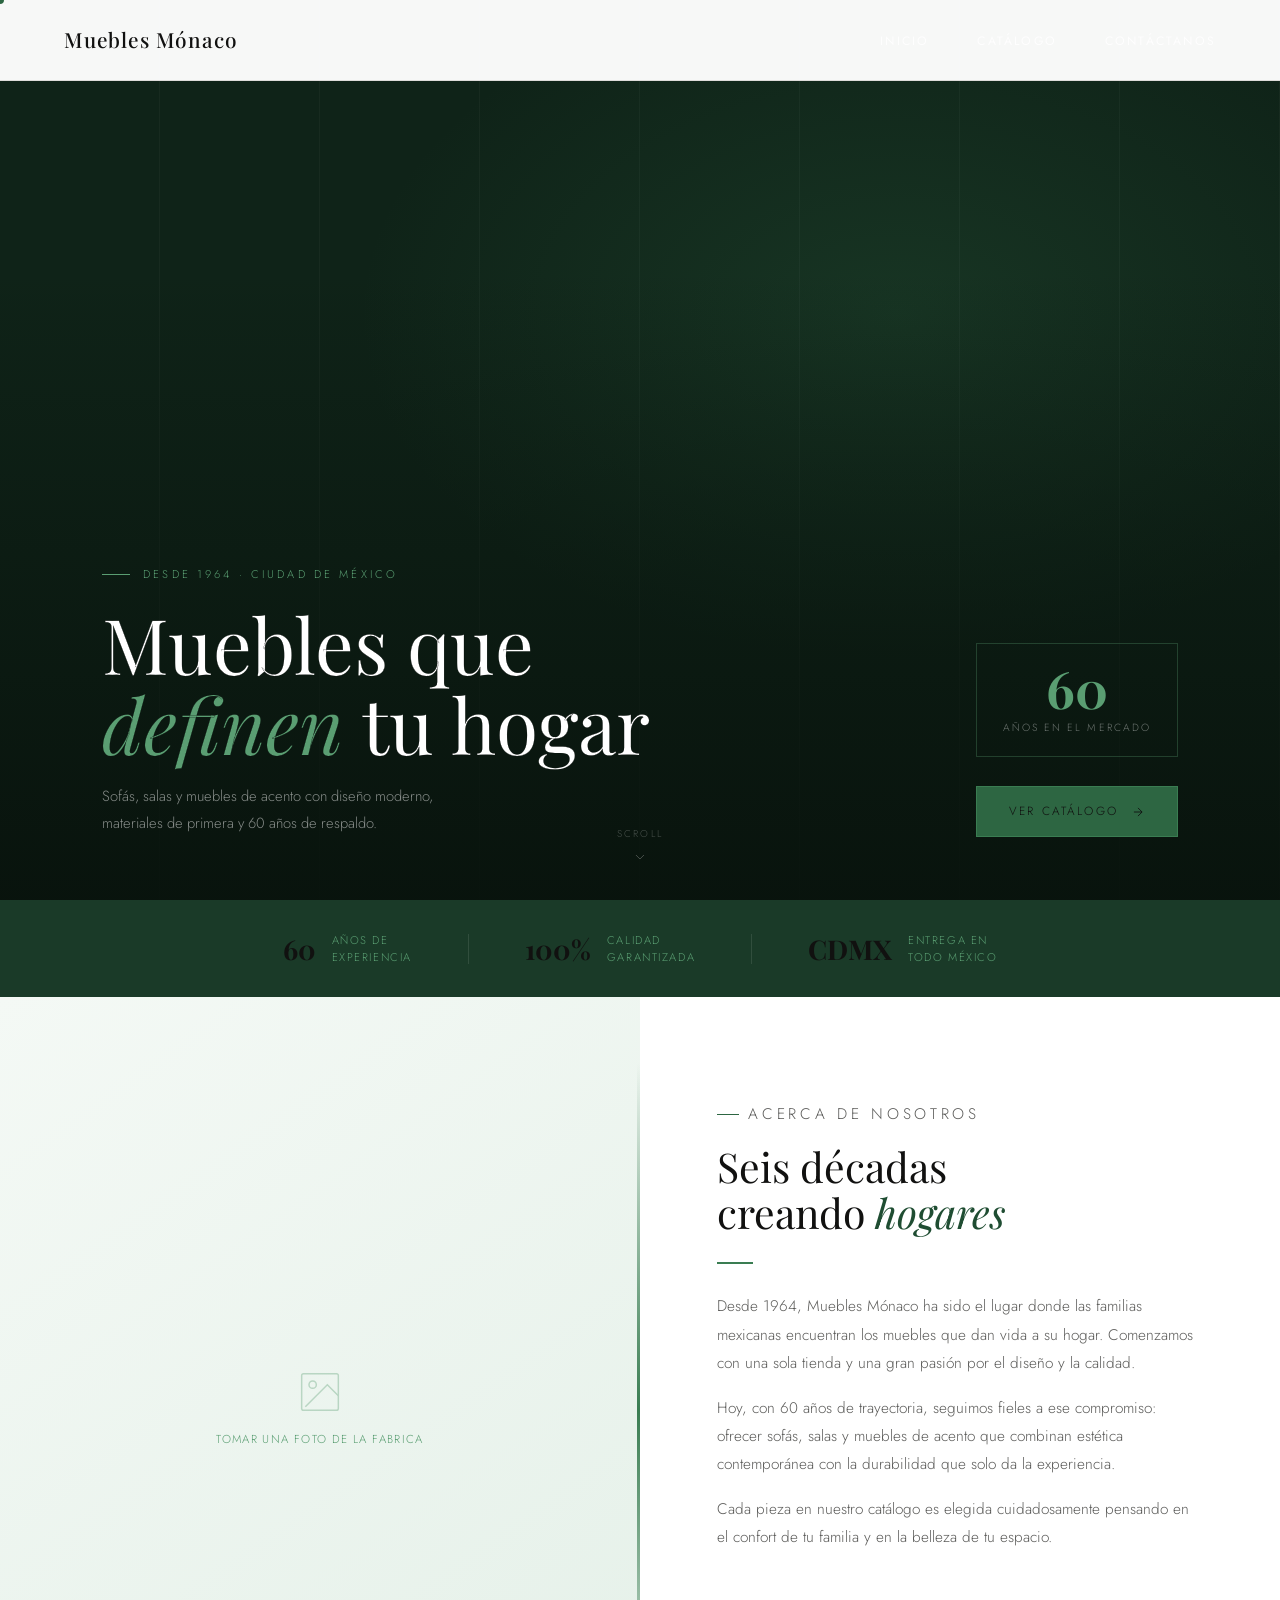
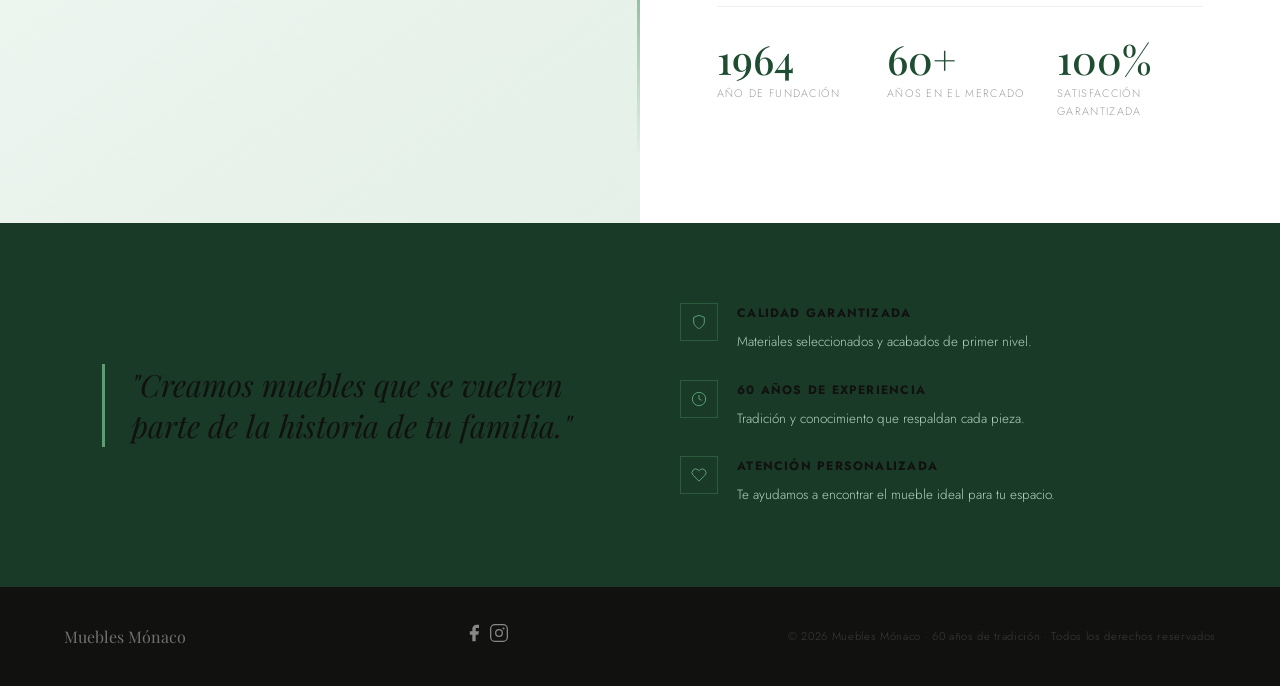
==== index.html @ 95d3cda3 "subir página web" ====
<!DOCTYPE html>
<html lang="es">
<head>
  <meta charset="UTF-8"/>
  <meta name="viewport" content="width=device-width, initial-scale=1.0"/>
  <title>Muebles Mónaco — 60 años de tradición</title>
  <link href="https://fonts.googleapis.com/css2?family=Playfair+Display:ital,wght@0,400;0,500;0,700;1,400;1,500&family=Jost:wght@200;300;400;500&display=swap" rel="stylesheet"/>
  <link rel="stylesheet" href="style.css">
</head>
<body>

<div class="cursor" id="cursor"></div>

<!-- NAV -->
<nav id="navbar"  class="scrolled">
  <a href="#index.html" class="nav-logo">
    <img src="1776305229606_image.png" alt="Muebles Mónaco"
         onerror="this.style.display='none';this.nextElementSibling.style.display='block'"/>
    <span class="nav-logo-text" style="display:none">Muebles Mónaco</span>
  </a>
  <ul class="nav-links">
    <li><a href="index.html">Inicio</a></li>
    <li><a href="catalogo.html">Catálogo</a></li>
    <li><a href="contacto.html">Contáctanos</a></li>
  </ul>
</nav>

<!-- HERO -->
<section id="inicio">
  <div class="hero-bg">
    <!--
      ✏️ PARA PONER TU FOTO:
      Agrega dentro de este div:
      <img src="sala-principal.jpg" style="width:100%;height:100%;object-fit:cover;position:absolute;inset:0;">
    -->
    <div class="hero-lines" aria-hidden="true">
      <span></span><span></span><span></span><span></span>
      <span></span><span></span><span></span><span></span>
    </div>
  </div>
  <div class="hero-overlay"></div>

  <div class="hero-content">
    <div>
      <p class="hero-eyebrow">Desde 1964 · Ciudad de México</p>
      <h1 class="hero-title">
        Muebles que<br>
        <em>definen</em> tu hogar
      </h1>
      <p class="hero-sub">
        Sofás, salas y muebles de acento con diseño moderno,<br>
        materiales de primera y 60 años de respaldo.
      </p>
    </div>
    <div class="hero-right">
      <div class="hero-badge">
        <div class="hero-badge-num">60</div>
        <div class="hero-badge-txt">Años en el mercado</div>
      </div>
      <a href="catalogo.html" class="btn-outline">
        Ver catálogo
        <svg viewBox="0 0 24 24" stroke-width="1.5"><line x1="5" y1="12" x2="19" y2="12"/><polyline points="12 5 19 12 12 19"/></svg>
      </a>
    </div>
  </div>

  <div class="scroll-hint">
    <span>Scroll</span>
    <svg viewBox="0 0 24 24" stroke-width="1.5"><polyline points="6 9 12 15 18 9"/></svg>
  </div>
</section>

<!-- STRIP -->
<div class="strip reveal">
  <div class="strip-item">
    <strong>60</strong>
    <span>Años de<br>experiencia</span>
  </div>
  <div class="strip-sep"></div>
  <div class="strip-item">
    <strong>100%</strong>
    <span>Calidad<br>garantizada</span>
  </div>
  <div class="strip-sep"></div>
  <div class="strip-item">
    <strong>CDMX</strong>
    <span>Entrega en<br>todo México</span>
  </div>
</div>

<!-- ACERCA -->
<section id="acerca">
  <div class="about-img-side">
    <!--
      ✏️ FOTO DE TIENDA / SHOWROOM:
      <img src="tienda.jpg" style="width:100%;height:100%;object-fit:cover;">
    -->
    <div class="about-ph">
      <svg viewBox="0 0 24 24" fill="none" stroke="currentColor" stroke-width="0.8">
        <rect x="2" y="2" width="20" height="20" rx="1"/>
        <circle cx="8" cy="8" r="2"/>
        <polyline points="22 14 16 8 4 20"/>
      </svg>
      <span>Tomar una foto de la fabrica</span>
    </div>
  </div>

  <div class="about-txt reveal">
    <p class="section-tag">Acerca de nosotros</p>
    <h2 class="section-h">Seis décadas<br>creando <em>hogares</em></h2>
    <div class="green-rule"></div>
    <p>
      Desde 1964, Muebles Mónaco ha sido el lugar donde las familias mexicanas
      encuentran los muebles que dan vida a su hogar. Comenzamos con una sola tienda
      y una gran pasión por el diseño y la calidad.
    </p>
    <p>
      Hoy, con 60 años de trayectoria, seguimos fieles a ese compromiso: ofrecer sofás,
      salas y muebles de acento que combinan estética contemporánea con la durabilidad
      que solo da la experiencia.
    </p>
    <p>
      Cada pieza en nuestro catálogo es elegida cuidadosamente pensando en el confort
      de tu familia y en la belleza de tu espacio.
    </p>
    <div class="stats-row">
      <div><div class="stat-n">1964</div><div class="stat-l">Año de fundación</div></div>
      <div><div class="stat-n">60+</div><div class="stat-l">Años en el mercado</div></div>
      <div><div class="stat-n">100%</div><div class="stat-l">Satisfacción garantizada</div></div>
    </div>
  </div>
</section>



<!-- BANNER VERDE -->
<div class="green-band reveal">
  <blockquote class="band-quote">
    "Creamos muebles que se vuelven parte de la historia de tu familia."
  </blockquote>
  <div class="band-vals">
    <div class="bval">
      <div class="bval-icon">
        <svg viewBox="0 0 24 24" stroke-width="1.5"><path d="M12 22s8-4 8-10V5l-8-3-8 3v7c0 6 8 10 8 10z"/></svg>
      </div>
      <div>
        <strong>Calidad garantizada</strong>
        <span>Materiales seleccionados y acabados de primer nivel.</span>
      </div>
    </div>
    <div class="bval">
      <div class="bval-icon">
        <svg viewBox="0 0 24 24" stroke-width="1.5"><circle cx="12" cy="12" r="10"/><polyline points="12 6 12 12 16 14"/></svg>
      </div>
      <div>
        <strong>60 años de experiencia</strong>
        <span>Tradición y conocimiento que respaldan cada pieza.</span>
      </div>
    </div>
    <div class="bval">
      <div class="bval-icon">
        <svg viewBox="0 0 24 24" stroke-width="1.5"><path d="M20.84 4.61a5.5 5.5 0 0 0-7.78 0L12 5.67l-1.06-1.06a5.5 5.5 0 0 0-7.78 7.78l1.06 1.06L12 21.23l7.78-7.78 1.06-1.06a5.5 5.5 0 0 0 0-7.78z"/></svg>
      </div>
      <div>
        <strong>Atención personalizada</strong>
        <span>Te ayudamos a encontrar el mueble ideal para tu espacio.</span>
      </div>
    </div>
  </div>
</div>


<script>
  // Navbar al hacer scroll
  const navbar = document.getElementById('navbar');
  window.addEventListener('scroll', () => {
    navbar.classList.toggle('scrolled', window.scrollY > 60);
  });

  // Cursor personalizado
  const cursor = document.getElementById('cursor');
  document.addEventListener('mousemove', e => {
    cursor.style.left = e.clientX + 'px';
    cursor.style.top  = e.clientY + 'px';
  });
  document.querySelectorAll('a, button').forEach(el => {
    el.addEventListener('mouseenter', () => cursor.classList.add('grow'));
    el.addEventListener('mouseleave', () => cursor.classList.remove('grow'));
  });

  // Animaciones al hacer scroll
  const obs = new IntersectionObserver(entries => {
    entries.forEach(e => {
      if (e.isIntersecting) { e.target.classList.add('visible'); obs.unobserve(e.target); }
    });
  }, { threshold: 0.1 });
  document.querySelectorAll('.reveal').forEach(el => obs.observe(el));
</script>
<footer>
  <div class="foot-logo">
    <img src="1776305229606_image.png" alt="Muebles Mónaco"
         onerror="this.style.display='none';this.nextElementSibling.style.display='block'"/>
    <span class="foot-logo-txt" style="display:none">Muebles Mónaco</span>
  </div>
  <div class="foot-social">
    <a href="https://facebook.com/mueblesmonaco" target="_blank">
      <svg viewBox="0 0 24 24" width="20" fill="white" opacity="0.5">
        <path d="M18 2h-3a5 5 0 00-5 5v3H7v4h3v8h4v-8h3l1-4h-4V7a1 1 0 011-1h3z"/>
      </svg>
    </a>
    <a href="https://instagram.com/mueblesmonaco" target="_blank">
      <svg viewBox="0 0 24 24" width="20" fill="none" stroke="white" stroke-width="1.5" opacity="0.5">
        <rect x="2" y="2" width="20" height="20" rx="5"/>
        <circle cx="12" cy="12" r="4"/>
        <circle cx="17.5" cy="6.5" r="0.5" fill="white"/>
      </svg>
    </a>
  </div>
  <p class="foot-copy">© 2026 Muebles Mónaco · 60 años de tradición · Todos los derechos reservados</p>
</footer>
</body>
</html>
---- style.css ----
:root {
      --g900: #0f2318;
      --g800: #1a3a28;
      --g700: #1f4d32;
      --g600: #2d6642;
      --g500: #3a7d52;
      --g400: #5a9e72;
      --g200: #b4d4be;
      --g100: #e4f0e8;
      --g050: #f4f9f5;
      --gray50: #f7f7f6;
      --gray100: #efefed;
      --gray200: #dedcda;
      --gray400: #a0a09e;
      --gray600: #5c5c5a;
      --gray800: #2a2a28;
      --black: #111110;
      --font-display: 'Playfair Display', serif;
      --font-body: 'Jost', sans-serif;
      --ease: cubic-bezier(0.4, 0, 0.2, 1);
      --ease-out: cubic-bezier(0, 0, 0.2, 1);
    }
    *, *::before, *::after { margin: 0; padding: 0; box-sizing: border-box; }
    html { scroll-behavior: smooth; }
    body {
      background: var(--white);
      color: var(--black);
      font-family: var(--font-body);
      font-weight: 300;
      line-height: 1.7;
      overflow-x: hidden;
    }
    img { display: block; max-width: 100%; }
    a { text-decoration: none; color: inherit; }

    /* CURSOR */
    .cursor {
      width: 8px; height: 8px;
      background: var(--g600);
      border-radius: 50%;
      position: fixed;
      pointer-events: none;
      z-index: 9999;
      transform: translate(-50%, -50%);
      transition: width 0.25s var(--ease), height 0.25s var(--ease), background 0.25s;
    }
    .cursor.grow { width: 40px; height: 40px; background: rgba(42,102,66,0.15); }

    /* NAV */
    nav {
      position: fixed; top: 0; left: 0; right: 0;
      z-index: 500;
      display: flex; align-items: center; justify-content: space-between;
      padding: 1.4rem 5vw;
      background: rgba(255,255,255,0.97);
      box-shadow: 0 1px 0 var(--gray200);
      transition: background 0.4s, box-shadow 0.4s, padding 0.4s;
    }
    nav.scrolled {
      background: rgba(255,255,255,0.97);
      backdrop-filter: blur(16px);
      box-shadow: 0 1px 0 var(--gray200);
      padding: 0.85rem 5vw;
    }
    .nav-logo img { height: 42px; width: auto; filter: brightness(0) invert(1);}
    .nav-logo-text {
      font-family: var(--font-display);
      font-size: 1.3rem;
      font-weight: 500;
      color: var(--white);
      letter-spacing: 0.04em;
    }
    nav.scrolled .nav-logo-text { color: var(--g800); }
    .nav-links { display: flex; gap: 3rem; list-style: none; }
    .nav-links a {
      font-size: 0.76rem;
      font-weight: 400;
      letter-spacing: 0.18em;
      text-transform: uppercase;
      color: rgba(255,255,255,0.85);
      transition: color 0.25s;
      position: relative;
    }
    nav.scrolled .nav-links a { color: var(--gray600); }
    .nav-links a::after {
      content: '';
      position: absolute; bottom: -4px; left: 0;
      width: 0; height: 1px;
      background: var(--g500);
      transition: width 0.3s var(--ease);
    }
    .nav-links a:hover { color: var(--g400); }
    nav.scrolled .nav-links a:hover { color: var(--g600); }
    .nav-links a:hover::after { width: 100%; }

    /* HERO */
    #inicio {
      height: 100vh; min-height: 620px;
      position: relative;
      display: flex; align-items: flex-end;
      overflow: hidden;
    }
    .hero-bg {
      position: absolute; inset: 0;
      background: var(--g900);
      /* ✏️ REEMPLAZAR: background: url('tu-sala.jpg') center/cover no-repeat; */
    }
    .hero-bg::before {
      content: '';
      position: absolute; inset: 0;
      background:
        radial-gradient(ellipse 60% 55% at 70% 35%, rgba(58,125,82,0.2) 0%, transparent 70%),
        radial-gradient(ellipse 50% 60% at 15% 85%, rgba(15,35,24,0.7) 0%, transparent 60%);
    }
    /* Líneas decorativas verticales (reemplazadas por foto) */
    .hero-lines {
      position: absolute; inset: 0;
      display: flex; align-items: stretch;
      pointer-events: none;
    }
    .hero-lines span {
      flex: 1;
      border-right: 1px solid rgba(255,255,255,0.03);
    }
    /* Frase central mientras no hay foto */
    .hero-no-img {
      position: absolute; inset: 0;
      display: flex; align-items: center; justify-content: center;
      pointer-events: none;
    }
    .hero-no-img svg { width: 90px; opacity: 0.05; }

    .hero-overlay {
      position: absolute; bottom: 0; left: 0; right: 0;
      height: 70%;
      background: linear-gradient(to top, rgba(8,18,12,0.92) 0%, transparent 100%);
    }
    .hero-content {
      position: relative; z-index: 2;
      padding: 0 8vw 7vh;
      width: 100%;
      display: grid;
      grid-template-columns: 1fr auto;
      align-items: flex-end;
      gap: 2rem;
    }
    .hero-eyebrow {
      font-size: 0.7rem;
      letter-spacing: 0.28em;
      text-transform: uppercase;
      color: var(--g400);
      margin-bottom: 1.2rem;
      display: flex; align-items: center; gap: 0.8rem;
    }
    .hero-eyebrow::before { content: ''; width: 28px; height: 1px; background: var(--g400); }
    .hero-title {
      font-family: var(--font-display);
      font-size: clamp(2.8rem, 6vw, 6.2rem);
      font-weight: 400;
      line-height: 1.04;
      color: #ffffff;
      -webkit-text-stroke: 0.2px black;
    }
    .hero-title em { font-style: italic; color: var(--g400); }
    .hero-sub {
      font-size: 0.92rem;
      color: rgba(255,255,255,0.5);
      margin-top: 1.2rem;
      max-width: 420px;
      line-height: 1.85;
    }
    .hero-right {
      display: flex; flex-direction: column;
      align-items: flex-end; gap: 1.8rem;
    }
    .hero-badge {
      text-align: center;
      border: 1px solid rgba(90,158,114,0.3);
      padding: 1.2rem 1.6rem;
    }
    .hero-badge-num {
      font-family: var(--font-display);
      font-size: 3.2rem;
      font-weight: 700;
      color: var(--g400);
      line-height: 1;
    }
    .hero-badge-txt {
      font-size: 0.65rem;
      letter-spacing: 0.2em;
      text-transform: uppercase;
      color: rgba(255,255,255,0.4);
      margin-top: 0.3rem;
    }
    .btn-outline {
      display: inline-flex; align-items: center; gap: 0.8rem;
      padding: 0.9rem 2rem;
      border: 1px solid var(--g500);
      background: var(--g600);
      color: var(--white);
      font-family: var(--font-body);
      font-size: 0.74rem;
      letter-spacing: 0.18em;
      text-transform: uppercase;
      transition: background 0.3s, border-color 0.3s;
      white-space: nowrap;
    }
    .btn-outline:hover { background: var(--g600); border-color: var(--g600); }
    .btn-outline svg { width: 14px; stroke: currentColor; fill: none; transition: transform 0.3s; }
    .btn-outline:hover svg { transform: translateX(4px); }
    .scroll-hint {
      position: absolute; bottom: 2.2rem; left: 50%;
      transform: translateX(-50%);
      z-index: 2;
      display: flex; flex-direction: column; align-items: center; gap: 0.4rem;
      animation: pulse-down 2s infinite;
    }
    .scroll-hint span { font-size: 0.62rem; letter-spacing: 0.22em; text-transform: uppercase; color: rgba(255,255,255,0.25); }
    .scroll-hint svg { width: 16px; stroke: rgba(255,255,255,0.25); fill: none; }
    @keyframes pulse-down {
      0%, 100% { transform: translateX(-50%) translateY(0); opacity: 0.7; }
      50% { transform: translateX(-50%) translateY(7px); opacity: 1; }
    }

    /* STRIP */
    .strip {
      background: var(--g800);
      padding: 1.6rem 5vw;
      display: flex; align-items: center; justify-content: center;
      gap: 3.5rem; flex-wrap: wrap;
    }
    .strip-item { display: flex; align-items: center; gap: 1rem; }
    .strip-item strong {
      font-family: var(--font-display);
      font-size: 1.7rem;
      color: var(--white);
    }
    .strip-item span {
      font-size: 0.7rem;
      letter-spacing: 0.14em;
      text-transform: uppercase;
      color: var(--g400);
      line-height: 1.5;
    }
    .strip-sep { width: 1px; height: 30px; background: rgba(255,255,255,0.1); }

    /* ACERCA */
    #acerca {
      display: grid;
      grid-template-columns: 1fr 1fr;
      min-height: 90vh;
    }
    .about-img-side {
      position: relative; overflow: hidden;
      background: var(--g100);
    }
    .about-img-side::after {
      content: '';
      position: absolute; top: 8%; right: 0;
      width: 3px; height: 84%;
      background: linear-gradient(to bottom, transparent, var(--g500), transparent);
    }
    .about-ph {
      width: 100%; height: 100%; min-height: 500px;
      display: flex; flex-direction: column;
      align-items: center; justify-content: center; gap: 1rem;
      background: linear-gradient(145deg, var(--g050), var(--g100));
      color: var(--g400); font-size: 0.72rem;
      letter-spacing: 0.12em; text-transform: uppercase;
    }
    .about-ph svg { width: 44px; opacity: 0.35; }
    .about-txt {
      padding: 8vw 6vw;
      display: flex; flex-direction: column; justify-content: center;
    }
    .section-tag {
      display: inline-flex; align-items: center; gap: 0.6rem;
      font-size: 0.68rem;
      letter-spacing: 0.24em;
      text-transform: uppercase;
      color: var(--g600);
      margin-bottom: 1.4rem;
    }
    .section-tag::before { content: ''; width: 22px; height: 1px; background: var(--g600); }
    .section-h {
      font-family: var(--font-display);
      font-size: clamp(2rem, 3.2vw, 3.4rem);
      font-weight: 400;
      line-height: 1.12;
      margin-bottom: 1.6rem;
    }
    .section-h em { font-style: italic; color: var(--g700); }
    .green-rule { width: 36px; height: 2px; background: var(--g500); margin-bottom: 1.8rem; }
    .about-txt p { color: var(--gray600); font-size: 0.96rem; line-height: 1.85; margin-bottom: 1rem; }
    .stats-row {
      display: grid; grid-template-columns: repeat(3,1fr);
      gap: 1.5rem;
      margin-top: 2.4rem;
      padding-top: 2rem;
      border-top: 1px solid var(--gray100);
    }
    .stat-n { font-family: var(--font-display); font-size: 2.5rem; font-weight: 500; color: var(--g700); line-height: 1; }
    .stat-l { font-size: 0.68rem; letter-spacing: 0.12em; text-transform: uppercase; color: var(--gray400); margin-top: 0.3rem; }

    /* CATÁLOGO */
    #catalogo { background: var(--gray50); padding: 7rem 5vw; }
    .cat-head {
      display: flex; align-items: flex-end; justify-content: space-between;
      margin-bottom: 4rem; gap: 2rem; flex-wrap: wrap;
    }
    .cat-head p { color: var(--gray600); font-size: 0.94rem; margin-top: 0.8rem; max-width: 400px; line-height: 1.8; }
    .cat-grid {
      display: grid;
      grid-template-columns: 1.35fr 1fr 1fr;
      grid-template-rows: auto auto;
      gap: 3px;
    }
    .pcard {
      position: relative; overflow: hidden;
      background: var(--gray200);
    }
    .pcard:first-child { grid-row: span 2; }
    .pcard-ph {
      width: 100%; min-height: 250px;
      display: flex; flex-direction: column;
      align-items: center; justify-content: center; gap: 0.8rem;
      background: linear-gradient(135deg, var(--gray100), var(--gray200));
      color: var(--gray400); font-size: 0.7rem;
      letter-spacing: 0.1em; text-transform: uppercase;
      transition: transform 0.7s var(--ease);
    }
    .pcard:first-child .pcard-ph { min-height: 524px; }
    .pcard:hover .pcard-ph { transform: scale(1.04); }
    .pcard-ph svg { width: 34px; opacity: 0.3; }
    .pcard-info {
      position: absolute; bottom: 0; left: 0; right: 0;
      padding: 2.4rem 1.6rem 1.6rem;
      background: linear-gradient(to top, rgba(8,18,12,0.85) 0%, transparent 100%);
      transform: translateY(6px);
      transition: transform 0.35s var(--ease);
    }
    .pcard:hover .pcard-info { transform: none; }
    .pcard-name { font-family: var(--font-display); font-size: 1.2rem; color: var(--white); font-weight: 400; }
    .pcard-sub { font-size: 0.73rem; color: rgba(255,255,255,0.55); margin-top: 0.15rem; }
    .pcard-badge {
      display: inline-block; margin-top: 0.6rem;
      padding: 0.2rem 0.7rem;
      background: var(--g600); color: var(--white);
      font-size: 0.62rem; letter-spacing: 0.14em; text-transform: uppercase;
    }

    /* BANNER */
    .green-band {
      background: var(--g800);
      padding: 5rem 8vw;
      display: grid; grid-template-columns: 1fr 1fr;
      gap: 5rem; align-items: center;
    }
    .band-quote {
      font-family: var(--font-display);
      font-size: clamp(1.5rem, 2.4vw, 2.5rem);
      font-weight: 400;
      font-style: italic;
      color: var(--white);
      line-height: 1.35;
      padding-left: 1.6rem;
      border-left: 3px solid var(--g400);
    }
    .band-vals { display: flex; flex-direction: column; gap: 1.6rem; }
    .bval { display: flex; gap: 1.2rem; align-items: flex-start; }
    .bval-icon {
      width: 38px; height: 38px; flex-shrink: 0;
      border: 1px solid rgba(90,158,114,0.3);
      display: flex; align-items: center; justify-content: center;
    }
    .bval-icon svg { width: 16px; stroke: var(--g400); fill: none; }
    .bval strong { display: block; font-size: 0.76rem; letter-spacing: 0.1em; text-transform: uppercase; color: var(--white); margin-bottom: 0.2rem; }
    .bval span { font-size: 0.84rem; color: var(--g200); }

    /* CONTACTO */
    #contacto { display: grid; grid-template-columns: 1fr 1fr; min-height: 70vh; }
    .contact-l {
      padding: 7rem 6vw;
      background: var(--white);
      display: flex; flex-direction: column; justify-content: center;
    }
    .contact-l > p { color: var(--gray600); font-size: 0.95rem; margin: 1rem 0 3rem; max-width: 360px; line-height: 1.85; }
    .clist { display: flex; flex-direction: column; gap: 2rem; }
    .crow { display: flex; gap: 1.2rem; align-items: flex-start; }
    .cicon {
      width: 44px; height: 44px; flex-shrink: 0;
      background: var(--g050); border: 1px solid var(--g100);
      display: flex; align-items: center; justify-content: center;
      transition: background 0.25s;
    }
    .crow:hover .cicon { background: var(--g100); }
    .cicon svg { width: 18px; stroke: var(--g600); fill: none; }
    .cdet strong { display: block; font-size: 0.66rem; letter-spacing: 0.18em; text-transform: uppercase; color: var(--g600); margin-bottom: 0.25rem; }
    .cdet span { font-size: 0.94rem; color: var(--gray800); }
    .contact-r {
      background: var(--g900);
      position: relative; overflow: hidden;
      display: flex; align-items: center; justify-content: center;
    }
    .map-ph2 {
      display: flex; flex-direction: column;
      align-items: center; justify-content: center; gap: 1rem;
      color: rgba(255,255,255,0.15);
      font-size: 0.7rem; letter-spacing: 0.14em; text-transform: uppercase;
      text-align: center; padding: 3rem;
    }
    .map-ph2 svg { width: 44px; opacity: 0.15; }
    .map-ph2 small { font-size: 0.64rem; color: rgba(255,255,255,0.08); margin-top: 0.4rem; display: block; }
    .contact-r::before {
      content: ''; position: absolute; top: 12%; right: 12%;
      width: 160px; height: 160px; border-radius: 50%;
      border: 1px solid rgba(90,158,114,0.1);
    }
    .contact-r::after {
      content: ''; position: absolute; bottom: 18%; left: 18%;
      width: 90px; height: 90px; border-radius: 50%;
      border: 1px solid rgba(90,158,114,0.07);
    }

    /* FOOTER */
    footer {
      background: var(--black);
      padding: 2.2rem 5vw;
      display: flex; align-items: center; justify-content: space-between;
      flex-wrap: wrap; gap: 1rem;
    }
    .foot-logo img { height: 30px; filter: brightness(0) invert(1) opacity(0.6); }
    .foot-logo-txt { font-family: var(--font-display); font-size: 1rem; color: rgba(255,255,255,0.4); }
    .foot-copy { font-size: 0.7rem; letter-spacing: 0.06em; color: rgba(255,255,255,0.18); }

    /* REVEAL */
    .reveal { opacity: 0; transform: translateY(26px); transition: opacity 0.8s var(--ease-out), transform 0.8s var(--ease-out); }
    .reveal.d1 { transition-delay: 0.1s; }
    .reveal.d2 { transition-delay: 0.2s; }
    .reveal.d3 { transition-delay: 0.3s; }
    .reveal.visible { opacity: 1; transform: none; }

    /* RESPONSIVE */
    @media (max-width: 960px) {
      #acerca, #contacto { grid-template-columns: 1fr; }
      .about-ph { min-height: 320px; }
      .cat-grid { grid-template-columns: 1fr 1fr; }
      .pcard:first-child { grid-row: span 1; }
      .pcard:first-child .pcard-ph { min-height: 250px; }
      .hero-content { grid-template-columns: 1fr; }
      .hero-right { align-items: flex-start; flex-direction: row; }
      .green-band { grid-template-columns: 1fr; gap: 2.5rem; }
    }
    @media (max-width: 600px) {
      .nav-links { gap: 1.6rem; }
      .nav-links a { font-size: 0.7rem; }
      .cat-grid { grid-template-columns: 1fr; }
      .stats-row { grid-template-columns: 1fr 1fr; }
      .strip { gap: 2rem; justify-content: flex-start; padding: 1.4rem 6vw; }
    }
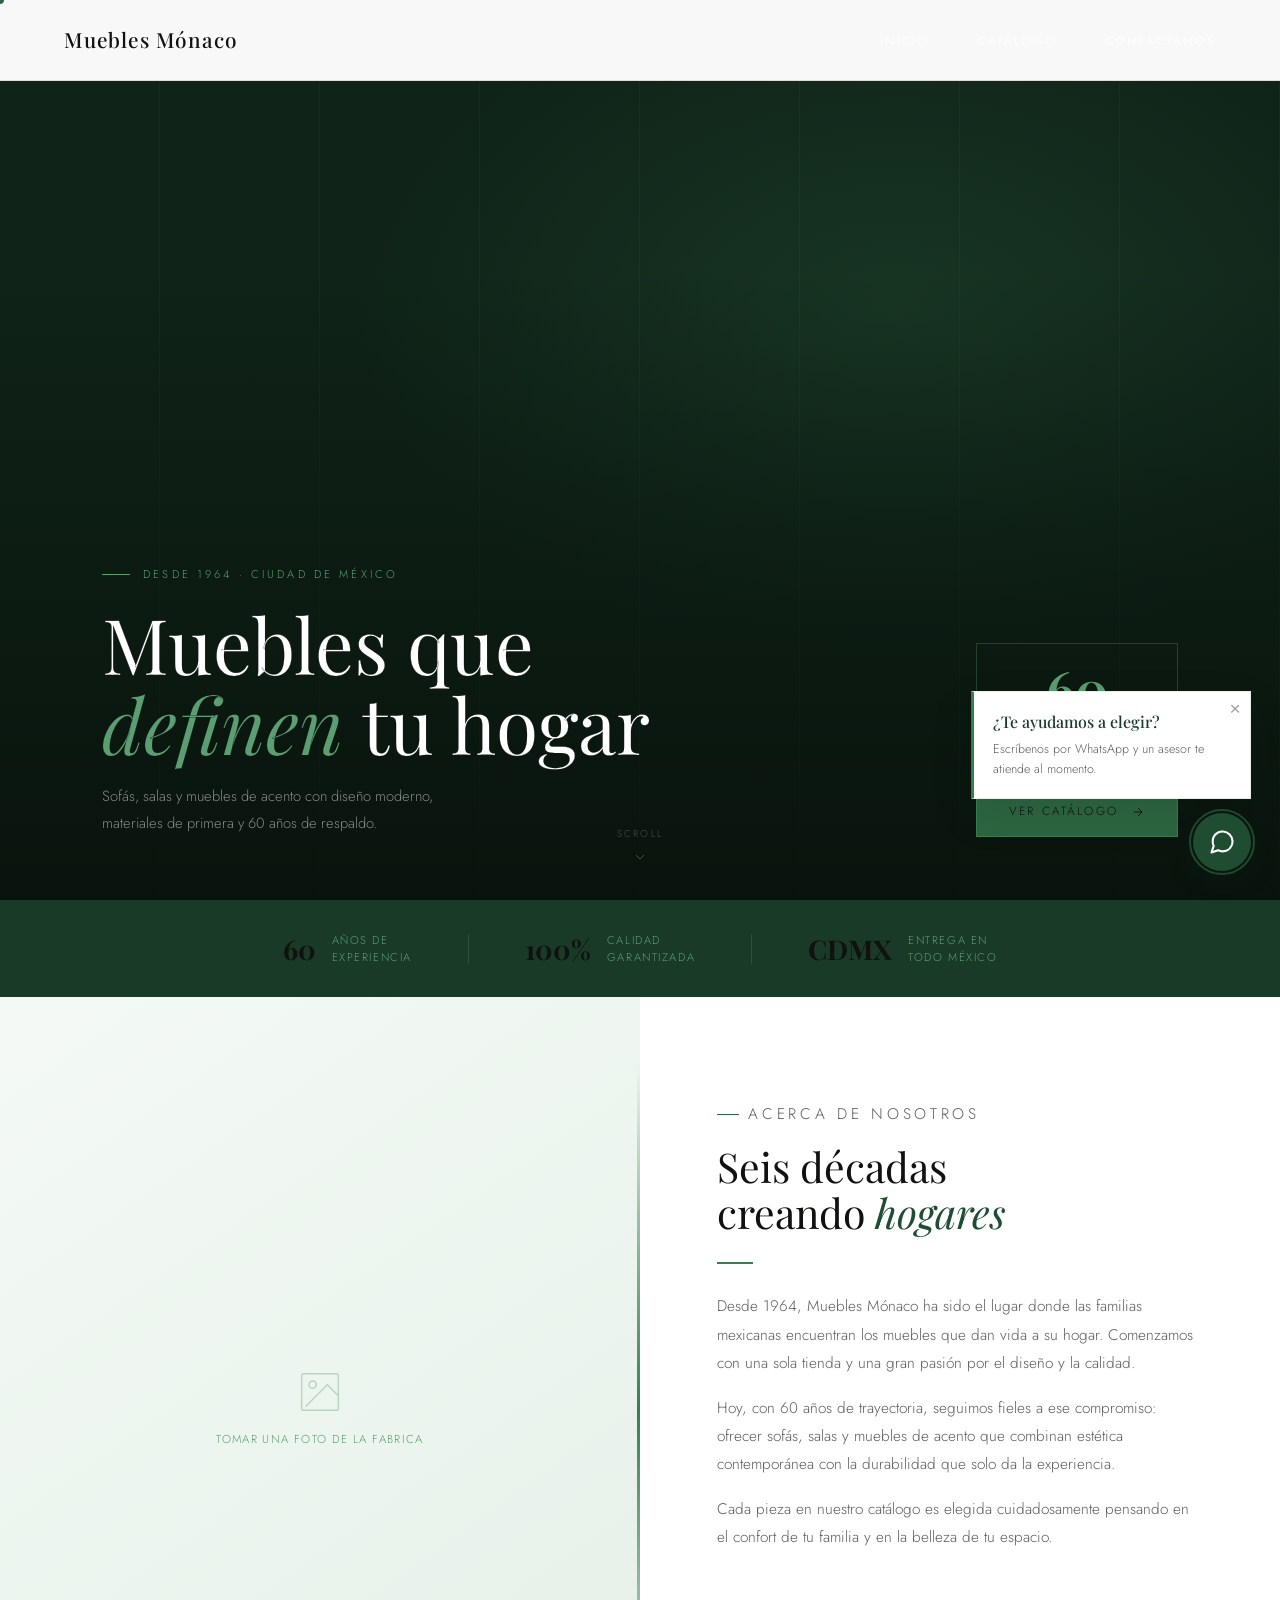
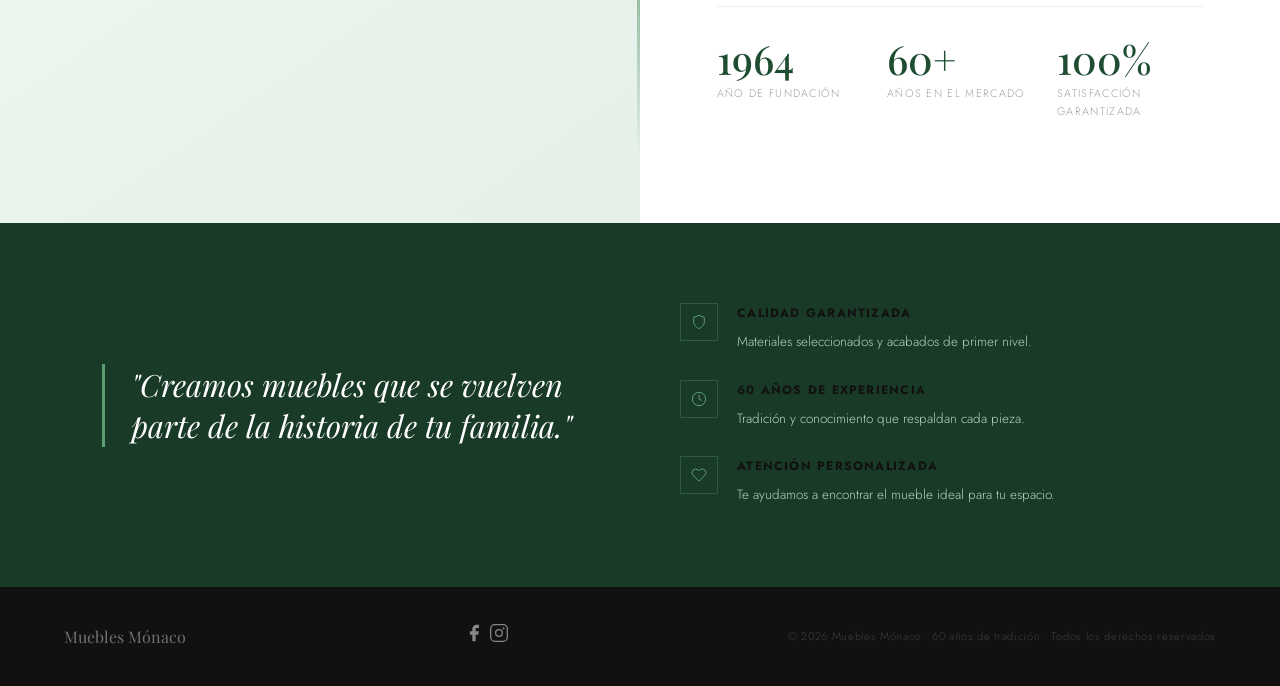
==== commit 6e5a02fb: "se arreglo el link de facebook en el index" ====
--- a/index.html
+++ b/index.html
@@ -6,6 +6,59 @@
   <title>Muebles Mónaco — 60 años de tradición</title>
   <link href="https://fonts.googleapis.com/css2?family=Playfair+Display:ital,wght@0,400;0,500;0,700;1,400;1,500&family=Jost:wght@200;300;400;500&display=swap" rel="stylesheet"/>
   <link rel="stylesheet" href="style.css">
+  <style>
+  .wa-float {
+    position: fixed; bottom: 1.8rem; right: 1.8rem;
+    z-index: 400;
+    display: flex; flex-direction: column; align-items: flex-end; gap: 0.9rem;
+  }
+  .wa-bubble {
+    background: #ffffff;
+    border: 1px solid #e4f0e8;
+    border-left: 3px solid #3a7d52;
+    padding: 1rem 1.1rem 1.1rem 1.2rem;
+    max-width: 280px;
+    box-shadow: 0 16px 40px rgba(15, 35, 24, 0.14);
+    position: relative;
+    animation: waSlideIn 0.4s cubic-bezier(0,0,0.2,1);
+  }
+  .wa-bubble-label {
+    font-family: 'Playfair Display', serif;
+    font-size: 1rem; font-weight: 500;
+    color: #1a3a28;
+    margin-bottom: 0.3rem;
+  }
+  .wa-bubble-txt { font-size: 0.78rem; color: #5c5c5a; line-height: 1.6; }
+  .wa-bubble-close {
+    position: absolute; top: 0.4rem; right: 0.6rem;
+    background: none; border: none; cursor: pointer;
+    font-size: 1.2rem; color: #a0a09e; line-height: 1;
+  }
+  .wa-btn {
+    width: 58px; height: 58px;
+    background: #1f4d32; color: #fff;
+    border: none; border-radius: 50%;
+    cursor: pointer;
+    display: grid; place-items: center;
+    box-shadow: 0 8px 24px rgba(15, 35, 24, 0.35);
+    position: relative;
+    transition: transform 0.2s, background 0.2s;
+  }
+  .wa-btn:hover { transform: scale(1.06); background: #1a3a28; }
+  .wa-btn::before {
+    content: ''; position: absolute; inset: -4px;
+    border: 2px solid #3a7d52; border-radius: 50%;
+    opacity: 0.5; animation: waPulse 2.2s ease-out infinite;
+  }
+  @keyframes waPulse {
+    0% { transform: scale(1); opacity: 0.6; }
+    100% { transform: scale(1.5); opacity: 0; }
+  }
+  @keyframes waSlideIn {
+    from { opacity: 0; transform: translateY(10px); }
+    to { opacity: 1; transform: translateY(0); }
+  }
+</style>
 </head>
 <body>
 
@@ -203,12 +256,12 @@
     <span class="foot-logo-txt" style="display:none">Muebles Mónaco</span>
   </div>
   <div class="foot-social">
-    <a href="https://facebook.com/mueblesmonaco" target="_blank">
+    <a href="https://www.facebook.com/people/The-Aztec-Furniture/100095145165858/" target="_blank">
       <svg viewBox="0 0 24 24" width="20" fill="white" opacity="0.5">
         <path d="M18 2h-3a5 5 0 00-5 5v3H7v4h3v8h4v-8h3l1-4h-4V7a1 1 0 011-1h3z"/>
       </svg>
     </a>
-    <a href="https://instagram.com/mueblesmonaco" target="_blank">
+    <a href="https://www.instagram.com/aztec.furtniture?igsh=MTFlYXo5NHBuaTRqOQ%3D%3D&utm_source=qr" target="_blank">
       <svg viewBox="0 0 24 24" width="20" fill="none" stroke="white" stroke-width="1.5" opacity="0.5">
         <rect x="2" y="2" width="20" height="20" rx="5"/>
         <circle cx="12" cy="12" r="4"/>
@@ -218,5 +271,17 @@
   </div>
   <p class="foot-copy">© 2026 Muebles Mónaco · 60 años de tradición · Todos los derechos reservados</p>
 </footer>
+<div class="wa-float">
+  <div class="wa-bubble" id="waBubble">
+    <button class="wa-bubble-close" onclick="document.getElementById('waBubble').style.display='none'" aria-label="Cerrar">×</button>
+    <div class="wa-bubble-label">¿Te ayudamos a elegir?</div>
+    <div class="wa-bubble-txt">Escríbenos por WhatsApp y un asesor te atiende al momento.</div>
+  </div>
+  <a class="wa-btn" href="https://wa.me/525550762077?text=Hola%2C%20vengo%20de%20su%20p%C3%A1gina%20web%20y%20me%20gustar%C3%ADa%20m%C3%A1s%20informaci%C3%B3n." target="_blank" rel="noopener" aria-label="Contactar por WhatsApp">
+    <svg width="28" height="28" viewBox="0 0 24 24" fill="none" stroke="currentColor" stroke-width="1.8" stroke-linecap="round" stroke-linejoin="round">
+      <path d="M21 11.5a8.38 8.38 0 0 1-.9 3.8 8.5 8.5 0 0 1-7.6 4.7 8.38 8.38 0 0 1-3.8-.9L3 21l1.9-5.7a8.38 8.38 0 0 1-.9-3.8 8.5 8.5 0 0 1 4.7-7.6 8.38 8.38 0 0 1 3.8-.9h.5a8.48 8.48 0 0 1 8 8v.5z"/>
+    </svg>
+  </a>
+</div>
 </body>
 </html>
--- a/style.css
+++ b/style.css
@@ -361,7 +361,7 @@
       font-size: clamp(1.5rem, 2.4vw, 2.5rem);
       font-weight: 400;
       font-style: italic;
-      color: var(--white);
+      color: white;
       line-height: 1.35;
       padding-left: 1.6rem;
       border-left: 3px solid var(--g400);
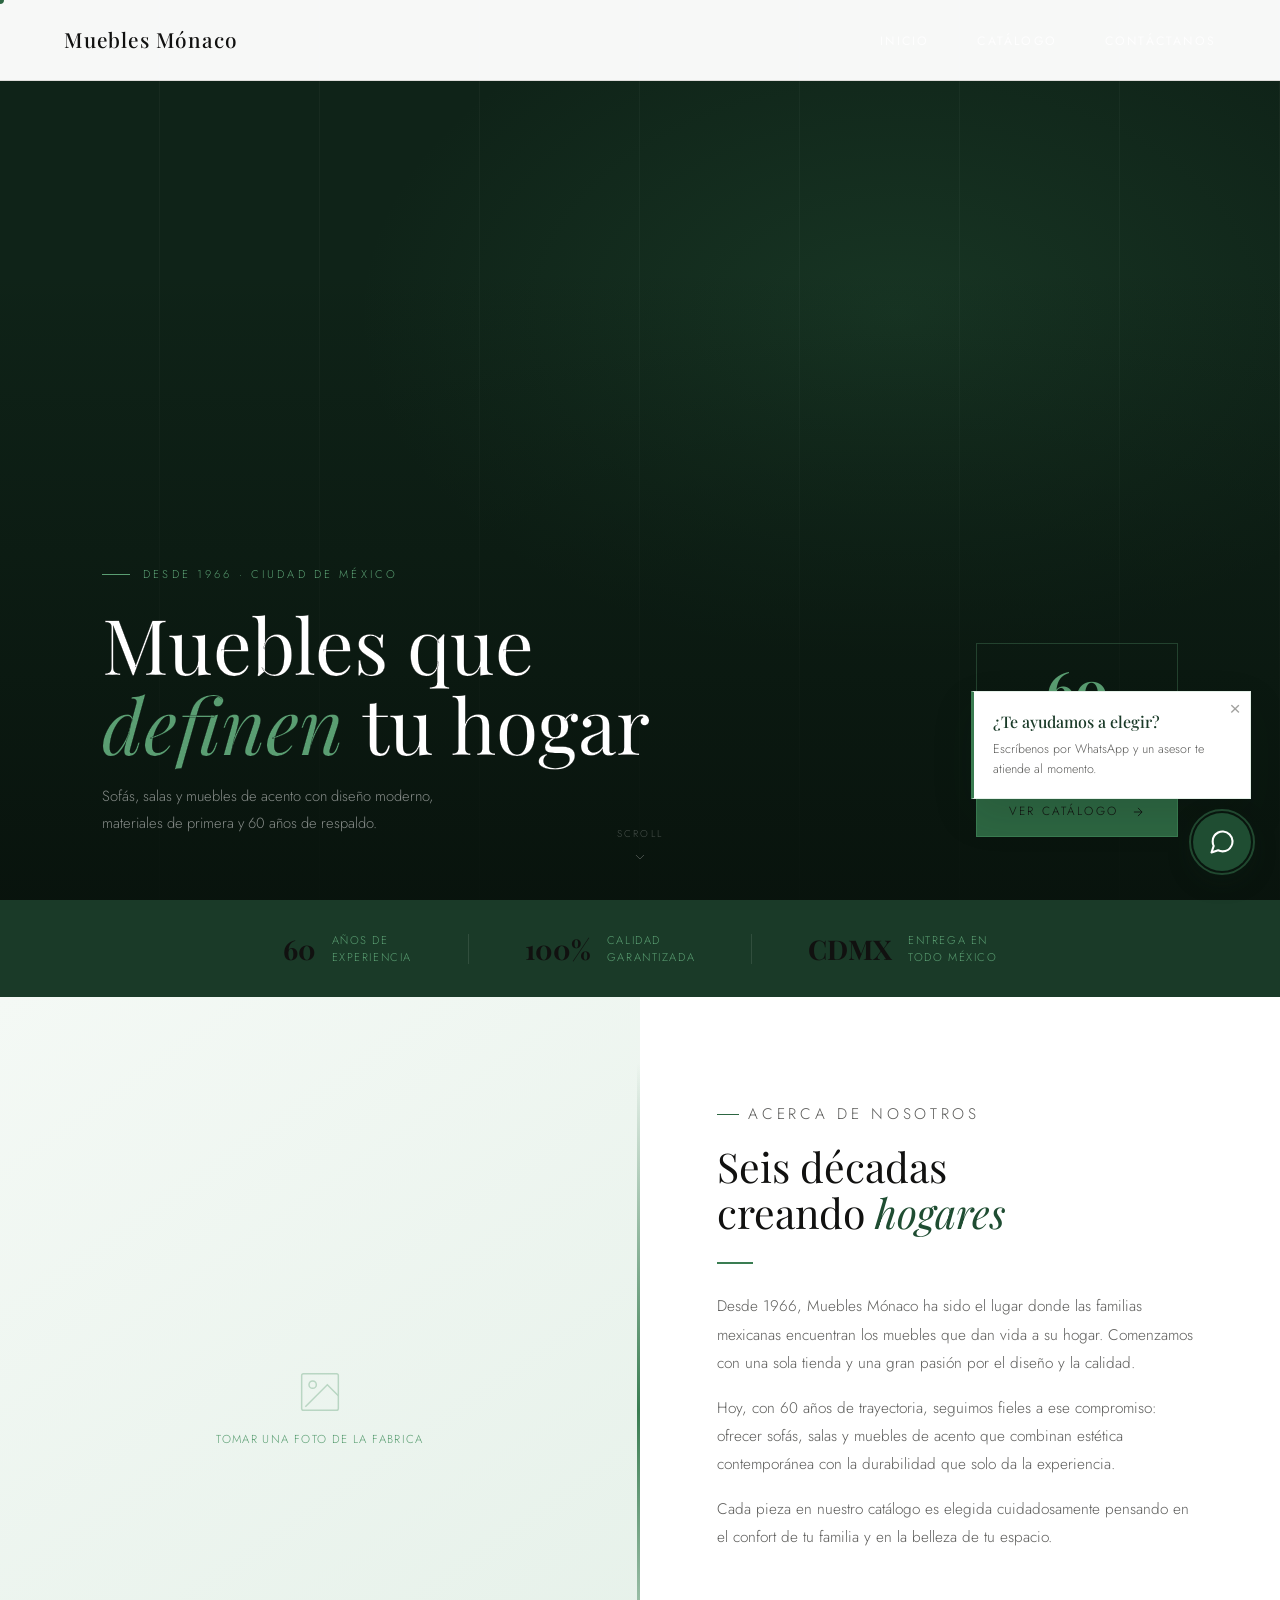
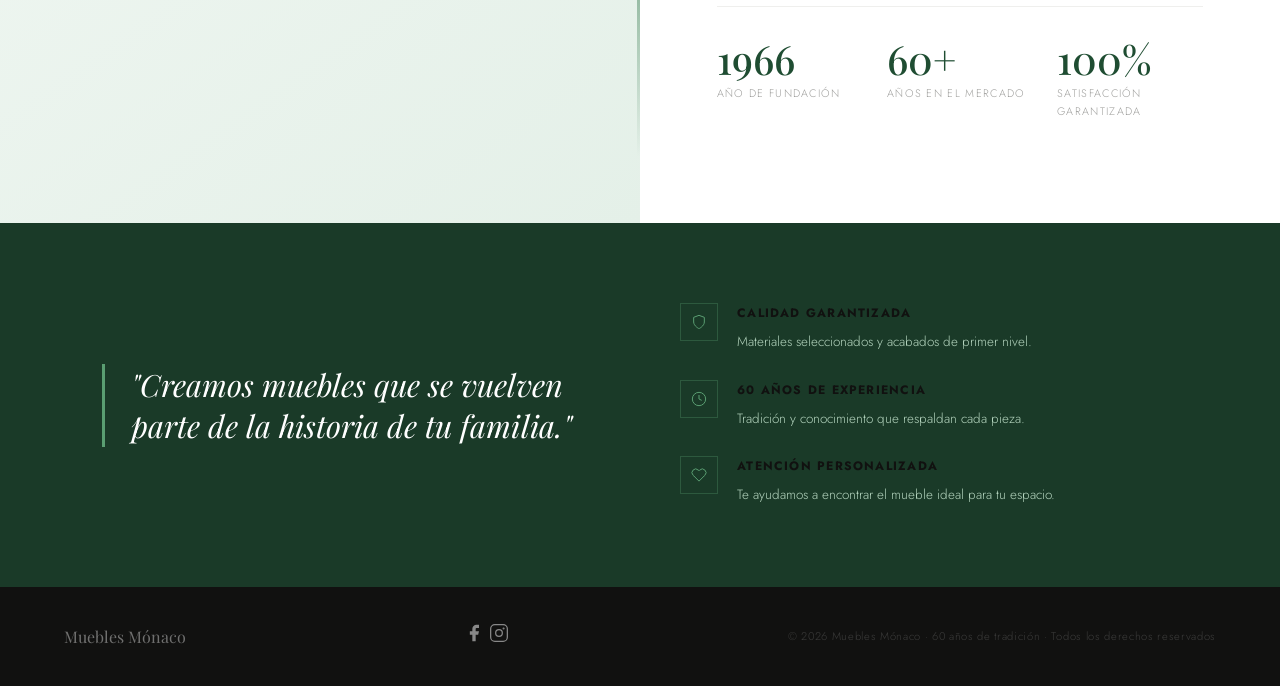
==== commit 7744085a: "cambie el año de 1964 a 1966" ====
--- a/index.html
+++ b/index.html
@@ -95,7 +95,7 @@
 
   <div class="hero-content">
     <div>
-      <p class="hero-eyebrow">Desde 1964 · Ciudad de México</p>
+      <p class="hero-eyebrow">Desde 1966 · Ciudad de México</p>
       <h1 class="hero-title">
         Muebles que<br>
         <em>definen</em> tu hogar
@@ -163,7 +163,7 @@
     <h2 class="section-h">Seis décadas<br>creando <em>hogares</em></h2>
     <div class="green-rule"></div>
     <p>
-      Desde 1964, Muebles Mónaco ha sido el lugar donde las familias mexicanas
+      Desde 1966, Muebles Mónaco ha sido el lugar donde las familias mexicanas
       encuentran los muebles que dan vida a su hogar. Comenzamos con una sola tienda
       y una gran pasión por el diseño y la calidad.
     </p>
@@ -177,7 +177,7 @@
       de tu familia y en la belleza de tu espacio.
     </p>
     <div class="stats-row">
-      <div><div class="stat-n">1964</div><div class="stat-l">Año de fundación</div></div>
+      <div><div class="stat-n">1966</div><div class="stat-l">Año de fundación</div></div>
       <div><div class="stat-n">60+</div><div class="stat-l">Años en el mercado</div></div>
       <div><div class="stat-n">100%</div><div class="stat-l">Satisfacción garantizada</div></div>
     </div>
@@ -261,7 +261,7 @@
         <path d="M18 2h-3a5 5 0 00-5 5v3H7v4h3v8h4v-8h3l1-4h-4V7a1 1 0 011-1h3z"/>
       </svg>
     </a>
-    <a href="https://www.instagram.com/aztec.furtniture?igsh=MTFlYXo5NHBuaTRqOQ%3D%3D&utm_source=qr" target="_blank">
+    <a href="https://www.instagram.com/aztec.furniture_/" target="_blank">
       <svg viewBox="0 0 24 24" width="20" fill="none" stroke="white" stroke-width="1.5" opacity="0.5">
         <rect x="2" y="2" width="20" height="20" rx="5"/>
         <circle cx="12" cy="12" r="4"/>
